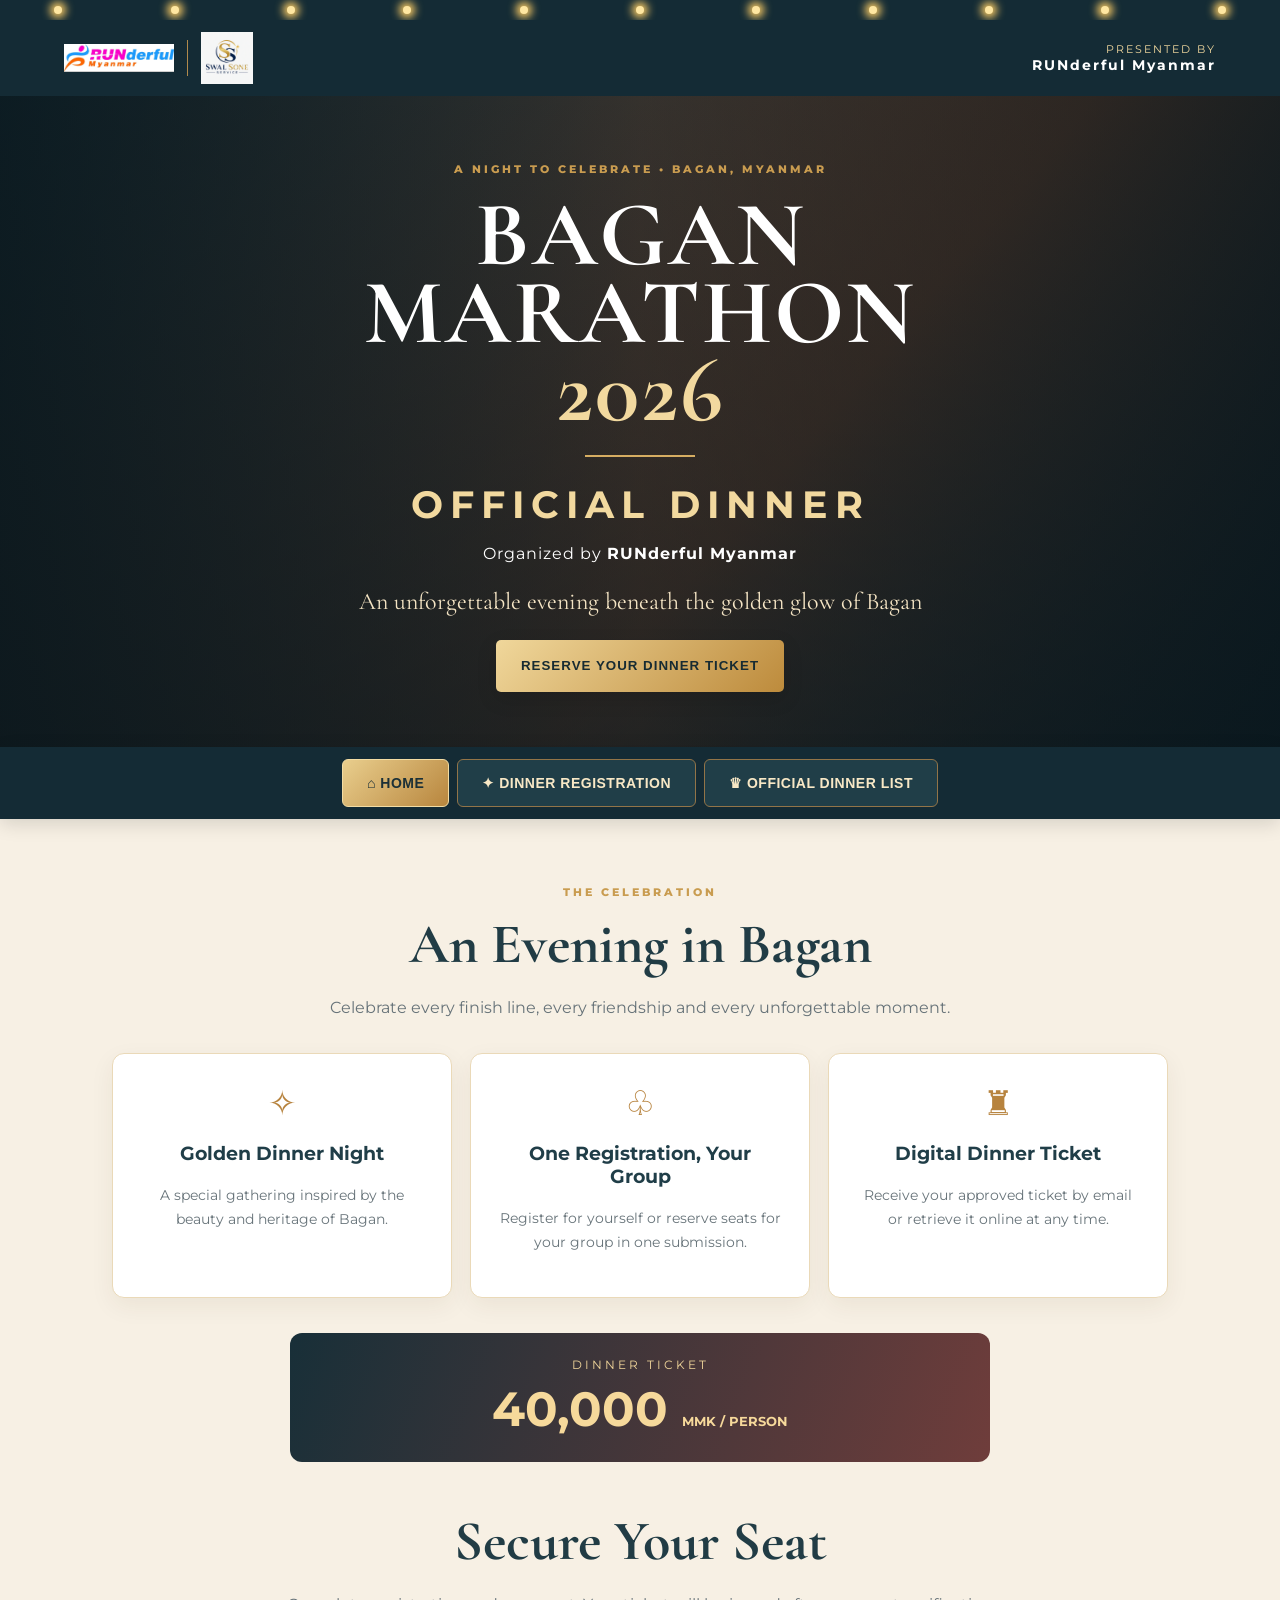
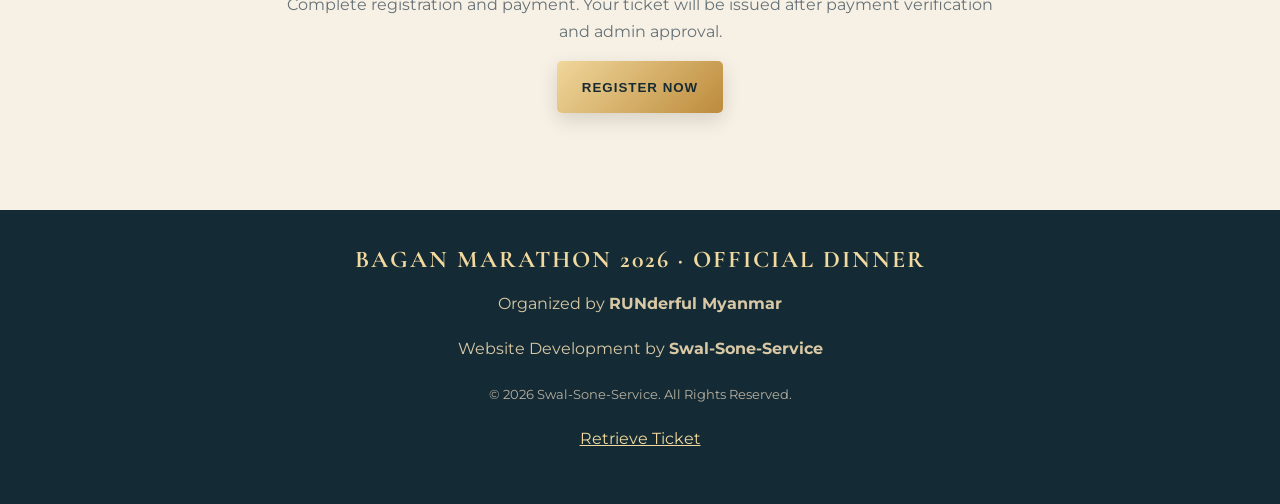
==== index.html @ 51dbb3e3 "Remove public Admin link from homepage" ====
<!doctype html>
<html lang="en">
<head>
<meta charset="utf-8"><meta name="viewport" content="width=device-width,initial-scale=1,viewport-fit=cover">
<meta name="theme-color" content="#142b35">
<title>Bagan Marathon 2026 | Official Dinner</title>
<link rel="preconnect" href="https://fonts.googleapis.com">
<link href="https://fonts.googleapis.com/css2?family=Cormorant+Garamond:wght@500;600;700&family=Montserrat:wght@400;500;600;700;800&display=swap" rel="stylesheet">
<link rel="stylesheet" href="style.css">
<script src="https://cdnjs.cloudflare.com/ajax/libs/qrcodejs/1.0.0/qrcode.min.js"></script>
</head>
<body>
<div class="light-string" aria-hidden="true"><i></i><i></i><i></i><i></i><i></i><i></i><i></i><i></i><i></i><i></i><i></i></div>
<header class="site-header">
  <div class="brand-logos">
    <img src="assets/runderful-myanmar-logo.png" alt="RUNderful Myanmar" onerror="this.style.display='none'">
    <span class="brand-divider"></span>
    <img src="assets/swal-sone-service-logo.png" alt="Swal-Sone-Service" onerror="this.style.display='none'">
  </div>
  <div class="organizer">PRESENTED BY <strong>RUNderful Myanmar</strong></div>
</header>
<section class="hero">
  <img class="hero-photo" src="assets/bagan-heritage-hero.jpg" alt="Bagan and Heritage Hotel Bagan" onerror="this.style.display='none'">
  <div class="hero-shade"></div>
  <div class="hero-content">
    <p class="eyebrow">A NIGHT TO CELEBRATE • BAGAN, MYANMAR</p>
    <h1>BAGAN MARATHON<br><em>2026</em></h1>
    <div class="gold-rule"></div>
    <h2>OFFICIAL DINNER</h2>
    <p class="hero-by">Organized by <b>RUNderful Myanmar</b></p>
    <p class="hero-note">An unforgettable evening beneath the golden glow of Bagan</p>
    <button class="gold-button" data-tab="register">RESERVE YOUR DINNER TICKET</button>
  </div>
</section>
<nav class="tabs" aria-label="Main navigation">
  <button class="tab active" data-tab="home">⌂ <span>HOME</span></button>
  <button class="tab" data-tab="register">✦ <span>DINNER REGISTRATION</span></button>
  <button class="tab" data-tab="guests">♛ <span>OFFICIAL DINNER LIST</span></button>
</nav>
<main>
<section id="home" class="panel active">
  <div class="section-heading"><p class="eyebrow">THE CELEBRATION</p><h2>An Evening in Bagan</h2><p>Celebrate every finish line, every friendship and every unforgettable moment.</p></div>
  <div class="feature-grid">
    <article class="feature"><div class="feature-icon">✧</div><h3>Golden Dinner Night</h3><p>A special gathering inspired by the beauty and heritage of Bagan.</p></article>
    <article class="feature"><div class="feature-icon">♧</div><h3>One Registration, Your Group</h3><p>Register for yourself or reserve seats for your group in one submission.</p></article>
    <article class="feature"><div class="feature-icon">♜</div><h3>Digital Dinner Ticket</h3><p>Receive your approved ticket by email or retrieve it online at any time.</p></article>
  </div>
  <div class="price-banner"><span>DINNER TICKET</span><strong>40,000 <small>MMK / PERSON</small></strong></div>
  <div class="section-heading compact"><h2>Secure Your Seat</h2><p>Complete registration and payment. Your ticket will be issued after payment verification and admin approval.</p><button class="gold-button" data-tab="register">REGISTER NOW</button></div>
</section>
<section id="register" class="panel">
  <div class="section-heading"><p class="eyebrow">JOIN THE CELEBRATION</p><h2>Dinner Registration</h2><p>Please enter your details carefully. All fields marked * are required.</p></div>
  <form id="registrationForm" class="form-card">
    <div class="form-grid">
      <label>Full Name *<input name="name" required maxlength="120" autocomplete="name"></label>
      <label>Email Address *<input name="email" type="email" required autocomplete="email"></label>
      <label>Phone Number *<input name="phone" required maxlength="30" autocomplete="tel"></label>
      <label>Viber Number<input name="viber" maxlength="30"></label>
      <label>Group Registration — Total Guests *
        <select name="guests" id="guestCount" required></select>
      </label>
      <label>Remark<textarea name="remark" rows="2" maxlength="500" placeholder="Optional"></textarea></label>
    </div>
    <div class="amount-box"><span>Total Amount</span><strong id="totalAmount">40,000 MMK</strong></div>
    <div class="payment-block">
      <h3>Payment Methods</h3><p>Scan one of the official payment QR codes and complete your payment.</p>
      <div class="qr-grid">
        <label class="qr-choice"><input type="radio" name="paymentMethod" value="KBZPay" required><img src="assets/QR-1.png" alt="KBZPay QR" onerror="this.style.opacity='.15'"><b>KBZPay</b></label>
        <label class="qr-choice"><input type="radio" name="paymentMethod" value="CBPay"><img src="assets/QR-2.png" alt="CBPay QR" onerror="this.style.opacity='.15'"><b>CBPay</b></label>
        <label class="qr-choice"><input type="radio" name="paymentMethod" value="AYAPay"><img src="assets/QR-3.png" alt="AYAPay QR" onerror="this.style.opacity='.15'"><b>AYAPay</b></label>
        <label class="qr-choice"><input type="radio" name="paymentMethod" value="WavePay"><img src="assets/QR-4.png" alt="WavePay QR" onerror="this.style.opacity='.15'"><b>WavePay</b></label>
      </div>
      <label>Payment Reference *<input name="paymentReference" required maxlength="100" placeholder="Enter transaction / payment reference"></label>
      <label>Payment Screenshot *<input name="paymentFile" id="paymentFile" type="file" accept=".jpg,.jpeg,.png,.pdf,application/pdf,image/jpeg,image/png" required><small>Accepted: JPG, JPEG, PNG, PDF. Maximum 8 MB.</small></label>
    </div>
    <label class="consent"><input type="checkbox" required> I confirm that the registration and payment information provided is correct.</label>
    <button class="gold-button full" id="submitRegistration" type="submit">SUBMIT REGISTRATION</button>
    <p id="registrationMessage" class="message" role="status"></p>
  </form>
</section>
<section id="guests" class="panel">
  <div class="section-heading"><p class="eyebrow">CELEBRATING TOGETHER</p><h2>Official Dinner List</h2><p>Only approved guest names are displayed. Personal contact and payment information remain private.</p></div>
  <div class="list-card"><div class="list-toolbar"><input id="guestSearch" placeholder="Search guest name..." aria-label="Search guest name"><span id="guestTotal">Loading...</span></div><ol id="officialGuestList" class="guest-list"><li>Loading approved guests...</li></ol></div>
</section>
<section id="ticket" class="panel">
  <div class="section-heading"><p class="eyebrow">YOUR PLACE AT THE TABLE</p><h2>Retrieve Your Ticket</h2><p>Enter the Registration ID and email address used during registration.</p></div>
  <form id="ticketLookup" class="form-card narrow">
    <label>Registration ID *<input name="registrationId" required></label>
    <label>Email Address *<input name="email" type="email" required></label>
    <button class="gold-button full">FIND MY TICKET</button><p id="ticketMessage" class="message"></p>
  </form>
  <div id="ticketArea"></div>
</section>
<section id="verify" class="panel">
  <div class="section-heading"><p class="eyebrow">OFFICIAL TICKET CHECK</p><h2>Ticket Verification</h2></div>
  <div id="verifyResult" class="form-card narrow">Verifying ticket...</div>
</section>
<section id="admin" class="panel">
  <div class="section-heading"><p class="eyebrow">AUTHORIZED PERSONNEL ONLY</p><h2>Admin Dashboard</h2></div>
  <form id="adminLogin" class="form-card narrow"><label>Admin Password<input type="password" name="password" required></label><button class="gold-button full">ADMIN LOGIN</button><p id="adminMessage" class="message"></p></form>
  <div id="adminDashboard" hidden></div>
</section>
</main>
<footer><div class="footer-brand">BAGAN MARATHON 2026 · OFFICIAL DINNER</div><p>Organized by <strong>RUNderful Myanmar</strong></p><p>Website Development by <strong>Swal-Sone-Service</strong></p><small>© 2026 Swal-Sone-Service. All Rights Reserved.</small><p><a href="#ticket" data-tab="ticket">Retrieve Ticket</a></p></footer>
<script src="code.js"></script>
</body></html>
---- style.css ----
*{box-sizing:border-box} :root{--navy:#142b35;--navy2:#203e48;--gold:#d6ad62;--gold2:#f2d99f;--wine:#7d293c;--ivory:#fff8eb;--ink:#24333a}html{scroll-behavior:smooth}body{margin:0;background:#f7f0e4;color:var(--ink);font-family:Montserrat,Arial,sans-serif;font-size:16px}.light-string{height:20px;background:#142b35;display:flex;justify-content:space-around;align-items:center;overflow:hidden}.light-string i{width:8px;height:8px;border-radius:50%;background:#ffe7a1;box-shadow:0 0 8px 4px #ffcf66;animation:twinkle 1.7s infinite alternate}.light-string i:nth-child(2n){animation-delay:.8s}.light-string i:nth-child(3n){animation-delay:.35s}@keyframes twinkle{from{opacity:.35;filter:brightness(.7)}to{opacity:1;filter:brightness(1.8);box-shadow:0 0 14px 6px #ffce65}}.site-header{background:var(--navy);color:var(--gold2);display:flex;justify-content:space-between;align-items:center;padding:12px clamp(16px,5vw,70px);gap:12px}.brand-logos{display:flex;align-items:center;gap:13px}.brand-logos img{max-width:110px;max-height:52px;object-fit:contain}.brand-divider{height:36px;width:1px;background:#b18a4c}.organizer{font-size:11px;letter-spacing:2px;text-align:right}.organizer strong{display:block;font-size:14px;color:#fff}.hero{min-height:520px;position:relative;display:grid;place-items:center;text-align:center;color:white;background:linear-gradient(130deg,#1b3740,#71452d 60%,#192f38);overflow:hidden}.hero-photo{position:absolute;width:100%;height:100%;object-fit:cover;inset:0}.hero-shade{position:absolute;inset:0;background:linear-gradient(90deg,rgba(9,22,28,.82),rgba(16,28,33,.4),rgba(9,22,28,.78)),linear-gradient(0deg,rgba(9,22,28,.6),transparent)}.hero-content{position:relative;padding:55px 18px;max-width:850px}.eyebrow{letter-spacing:3px;color:#c99c50;font-size:11px;font-weight:800}.hero h1{font-family:"Cormorant Garamond",serif;font-size:clamp(48px,9vw,92px);line-height:.85;margin:20px 0 8px;letter-spacing:2px}.hero h1 em{color:var(--gold2);font-style:normal}.gold-rule{width:110px;height:2px;background:var(--gold);margin:24px auto}.hero h2{font-size:clamp(23px,4vw,38px);letter-spacing:7px;margin:0;color:var(--gold2)}.hero-by{font-size:16px;letter-spacing:1px}.hero-note{font-family:"Cormorant Garamond",serif;font-size:24px;color:#f4e4c4}.gold-button{border:0;border-radius:5px;background:linear-gradient(135deg,#f0d79b,#bd8b3c);color:#172b32;font-weight:800;letter-spacing:1px;padding:16px 25px;min-height:52px;cursor:pointer;box-shadow:0 7px 20px #0002;transition:transform .2s}.gold-button:hover{transform:translateY(-2px)}.tabs{position:sticky;top:0;z-index:10;display:flex;justify-content:center;gap:8px;padding:12px;background:#142b35;box-shadow:0 5px 18px #0002}.tab{border:1px solid #927448;background:#203e48;color:#f8e8c6;border-radius:6px;padding:15px 24px;font-weight:800;font-size:14px;letter-spacing:.5px;cursor:pointer}.tab.active{background:linear-gradient(135deg,#e9ce8d,#b8863e);color:#1b3037;border-color:#f3dca3}.panel{display:none;max-width:1100px;margin:auto;padding:55px 22px 65px;min-height:340px}.panel.active{display:block}.section-heading{text-align:center;max-width:720px;margin:0 auto 32px}.section-heading h2{font-family:"Cormorant Garamond",serif;font-size:clamp(38px,6vw,56px);color:#213c45;margin:5px 0 10px}.section-heading p:not(.eyebrow){line-height:1.7;color:#667278}.feature-grid{display:grid;grid-template-columns:repeat(3,1fr);gap:18px}.feature{background:white;border:1px solid #ead9b8;border-radius:12px;padding:28px;text-align:center;box-shadow:0 8px 25px #3d2a1110}.feature-icon{font-size:34px;color:#b7833e}.feature h3{color:#203e48}.feature p{font-size:14px;line-height:1.7;color:#68747a}.price-banner{margin:35px auto;background:linear-gradient(110deg,#182f38,#6f3d3b);color:white;border-radius:12px;padding:24px;text-align:center;max-width:700px}.price-banner span{display:block;color:#f1d69b;letter-spacing:3px;font-size:12px}.price-banner strong{display:block;font-size:clamp(30px,6vw,48px);margin-top:8px;color:#f6d99b}.price-banner small{font-size:13px}.compact{margin-top:45px}.form-card,.list-card{max-width:850px;margin:auto;background:white;border:1px solid #ead9b8;border-radius:14px;padding:clamp(18px,4vw,34px);box-shadow:0 12px 35px #39260d12}.narrow{max-width:540px}.form-grid{display:grid;grid-template-columns:1fr 1fr;gap:18px}.form-card label{display:block;font-size:13px;font-weight:700;color:#33464c;margin-bottom:17px}.form-card input:not([type=radio]):not([type=checkbox]),.form-card select,.form-card textarea,.list-toolbar input{display:block;width:100%;margin-top:8px;border:1px solid #d8d1c5;border-radius:7px;padding:14px;font:inherit;font-size:16px;background:#fffefa;color:#23353c;min-height:48px}.form-card input:focus,.form-card select:focus,.form-card textarea:focus{outline:2px solid #d6ad62;border-color:transparent}.form-card small{display:block;color:#778187;font-weight:400;margin-top:7px}.amount-box{display:flex;justify-content:space-between;align-items:center;padding:17px 20px;border-radius:8px;background:#203e48;color:white;margin:12px 0 28px}.amount-box strong{font-size:23px;color:#f2d99f}.payment-block{border-top:1px solid #eee3d0;padding-top:22px}.payment-block h3{font-family:"Cormorant Garamond",serif;font-size:30px;color:#243e46;margin:0}.payment-block>p{font-size:13px;color:#68747a}.qr-grid{display:grid;grid-template-columns:repeat(4,1fr);gap:12px;margin:18px 0 25px}.qr-choice{border:1px solid #e7ddcb;border-radius:9px;padding:10px;text-align:center;cursor:pointer}.qr-choice img{width:100%;aspect-ratio:1;object-fit:contain;display:block;background:#fff}.qr-choice b{display:block;font-size:12px;margin-top:7px}.qr-choice input{accent-color:#a77735}.consent{display:flex!important;align-items:center;gap:10px;font-weight:500!important;line-height:1.5}.consent input{width:19px;height:19px;accent-color:#a77735}.full{width:100%}.message{text-align:center;line-height:1.6;font-size:14px;color:#7d293c}.message.success{color:#26734b}.list-toolbar{display:flex;gap:15px;align-items:center}.list-toolbar input{flex:1}.list-toolbar span{white-space:nowrap;font-size:12px;color:#667}.guest-list{columns:2;column-gap:45px;padding-left:28px;line-height:2.1}.guest-list li{break-inside:avoid;padding-left:6px}.ticket-card{max-width:720px;margin:28px auto;background:#142b35;color:#fff8e8;border:5px double #d6ad62;padding:28px;text-align:center;position:relative;box-shadow:0 15px 35px #0003}.ticket-card h3{font:700 35px "Cormorant Garamond",serif;color:#f0d49a;margin:8px}.ticket-card .ticket-name{font-size:clamp(24px,5vw,38px);font-weight:800;margin:25px 0 8px}.ticket-card .ticket-guests{color:#f0d49a;font-size:16px}.ticket-card #ticketQr{display:flex;justify-content:center;background:white;width:max-content;padding:12px;margin:22px auto}.ticket-card .ticket-id{font-size:11px;letter-spacing:2px;color:#ddc18a}.ticket-actions{text-align:center;margin:20px}.ticket-actions button{margin:5px}footer{background:#142b35;color:#d9c8a5;text-align:center;padding:35px 15px;line-height:1.8}footer .footer-brand{font:700 24px "Cormorant Garamond",serif;color:#f2d99f;letter-spacing:2px}footer small{color:#b8b0a0}footer a{color:#f2d99f}.admin-row{background:#faf7f0;border:1px solid #eee2ce;padding:14px;border-radius:8px;margin:10px 0}.admin-row button{margin:5px;padding:9px 13px}.hidden{display:none!important}@media(max-width:700px){.site-header{padding:10px 14px}.brand-logos img{max-width:80px;max-height:40px}.organizer{font-size:9px}.organizer strong{font-size:11px}.hero{min-height:490px}.tabs{gap:5px;padding:8px 5px}.tab{flex:1;padding:13px 5px;font-size:10px;letter-spacing:0}.tab span{display:block;margin-top:5px;font-size:9px}.panel{padding:38px 14px 48px}.feature-grid{grid-template-columns:1fr}.form-grid{grid-template-columns:1fr;gap:0}.qr-grid{grid-template-columns:repeat(2,1fr)}.guest-list{columns:1}.list-toolbar{align-items:stretch;flex-direction:column}.list-toolbar input{width:100%}.ticket-card{padding:20px 12px}.amount-box strong{font-size:19px}}@media(prefers-reduced-motion:reduce){*,*::before,*::after{animation:none!important;scroll-behavior:auto!important}}@media print{body{background:white}.site-header,.hero,.tabs,footer,.ticket-actions,.light-string{display:none!important}.panel{display:none!important}#ticket{display:block!important;padding:0}.ticket-card{margin:0 auto;box-shadow:none;print-color-adjust:exact;-webkit-print-color-adjust:exact}}
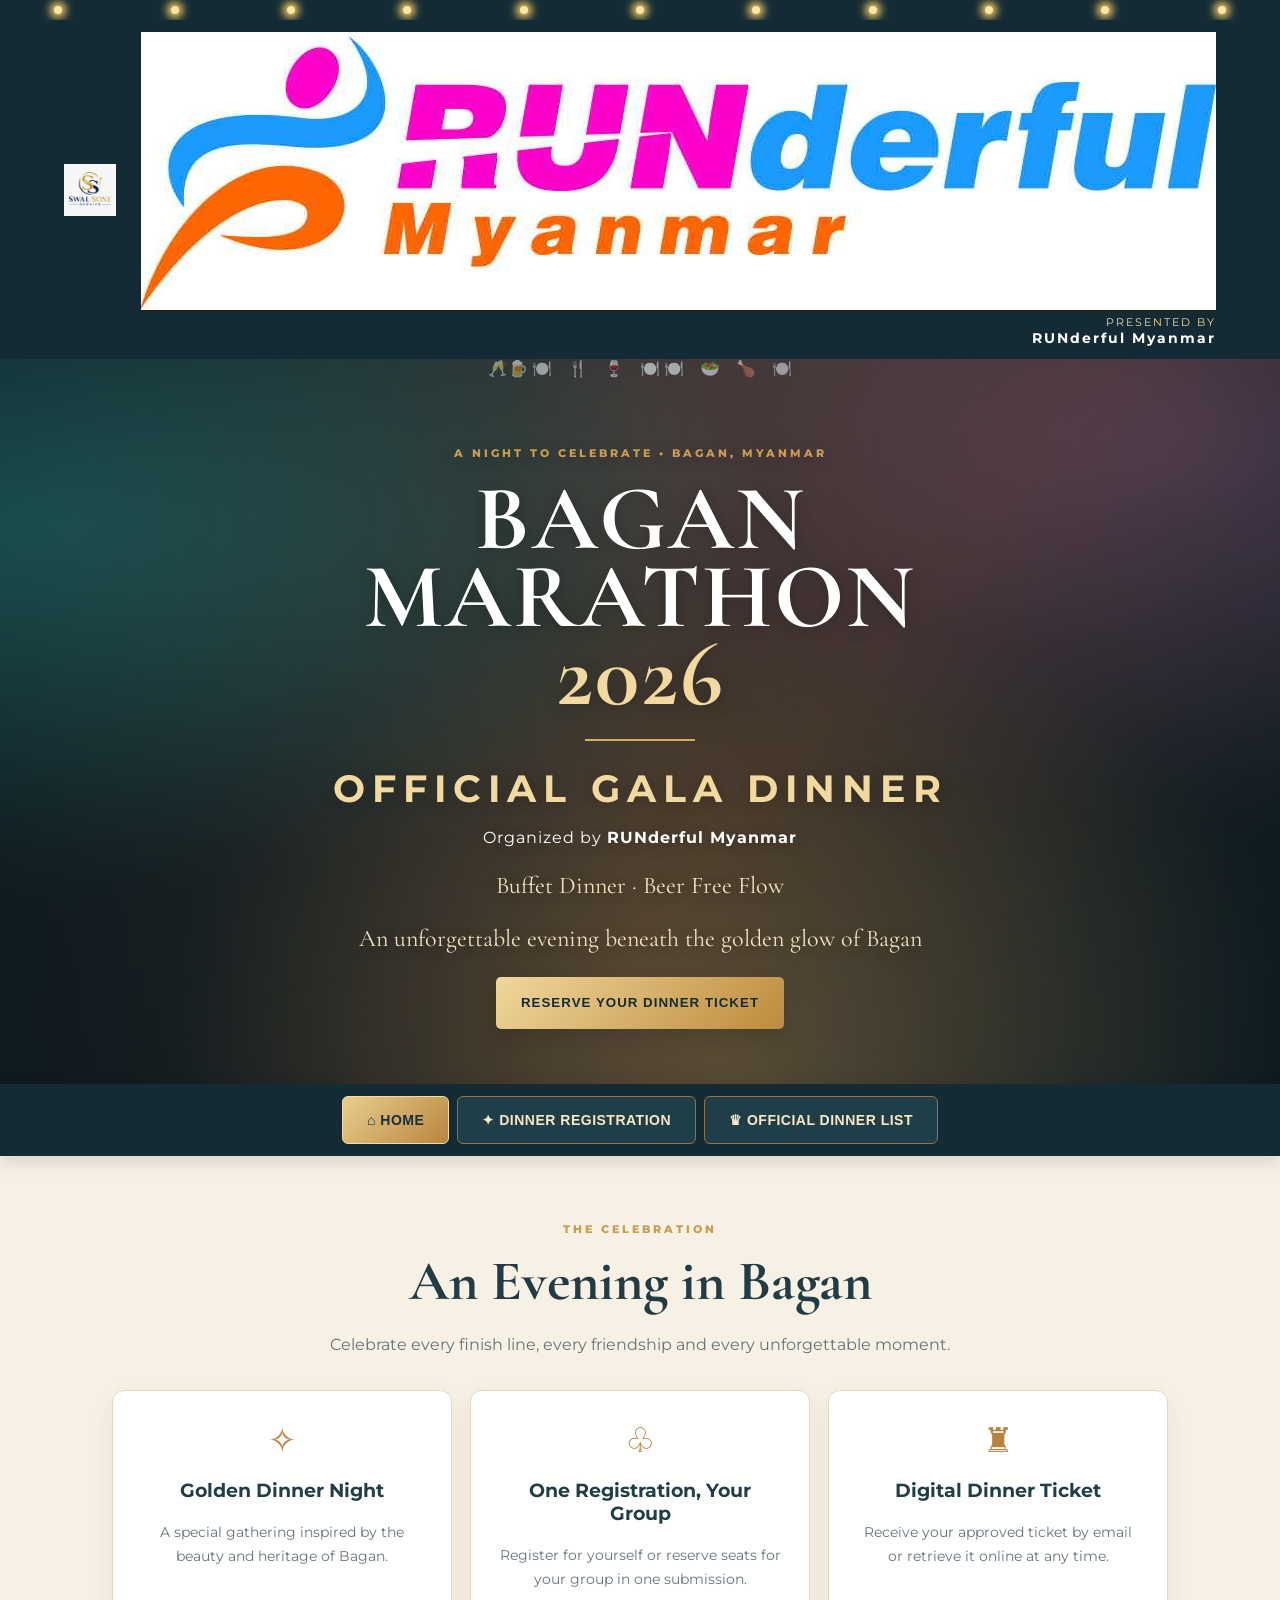
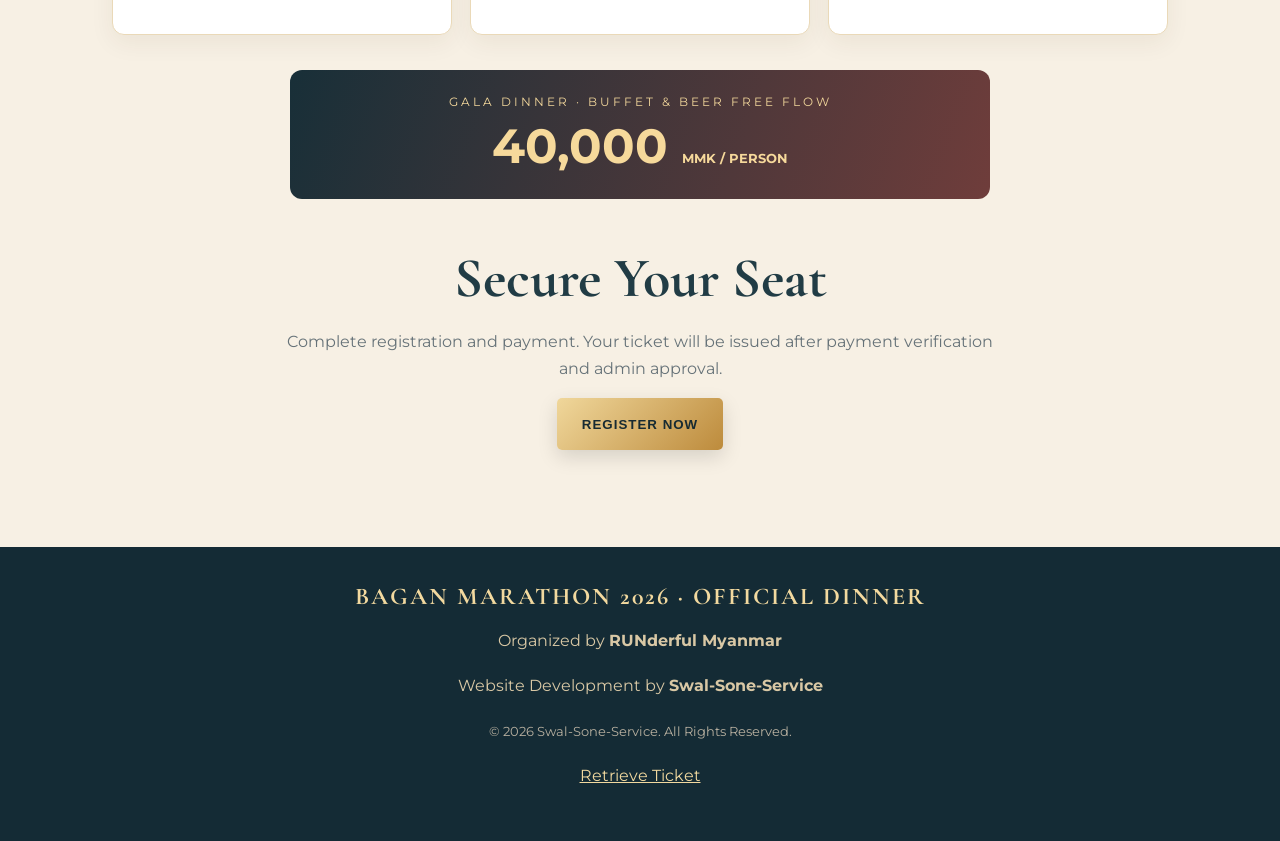
==== commit dc11d59a: "Update dinner branding and required payment method" ====
--- a/index.html
+++ b/index.html
@@ -5,6 +5,8 @@
 <meta name="theme-color" content="#142b35">
 <title>Bagan Marathon 2026 | Official Dinner</title>
 <link rel="preconnect" href="https://fonts.googleapis.com">
+<link rel="preconnect" href="https://cdnjs.cloudflare.com" crossorigin>
+<link rel="preconnect" href="https://cdn.jsdelivr.net" crossorigin>
 <link href="https://fonts.googleapis.com/css2?family=Cormorant+Garamond:wght@500;600;700&family=Montserrat:wght@400;500;600;700;800&display=swap" rel="stylesheet">
 <link rel="stylesheet" href="style.css">
 <script src="https://cdnjs.cloudflare.com/ajax/libs/qrcodejs/1.0.0/qrcode.min.js"></script>
@@ -12,23 +14,30 @@
 <body>
 <div class="light-string" aria-hidden="true"><i></i><i></i><i></i><i></i><i></i><i></i><i></i><i></i><i></i><i></i><i></i></div>
 <header class="site-header">
-  <div class="brand-logos">
-    <img src="assets/runderful-myanmar-logo.png" alt="RUNderful Myanmar" onerror="this.style.display='none'">
-    <span class="brand-divider"></span>
+  <div class="brand-logos brand-logos-left">
     <img src="assets/swal-sone-service-logo.png" alt="Swal-Sone-Service" onerror="this.style.display='none'">
   </div>
-  <div class="organizer">PRESENTED BY <strong>RUNderful Myanmar</strong></div>
+  <div class="organizer">
+    <img src="assets/runderful-myanmar-logo.png" alt="RUNderful Myanmar" onerror="this.style.display='none'">
+    <span>PRESENTED BY <strong>RUNderful Myanmar</strong></span>
+  </div>
 </header>
 <section class="hero">
   <img class="hero-photo" src="assets/bagan-heritage-hero.jpg" alt="Bagan and Heritage Hotel Bagan" onerror="this.style.display='none'">
   <div class="hero-shade"></div>
+  <div class="hero-party-decor" aria-hidden="true">
+    <span class="party-glass">🥂</span><span class="party-beer">🍺</span>
+    <span class="party-table">🍽️　🍴　🍷　🍽️</span>
+    <span class="party-table party-table-two">🍽️　🥗　🍗　🍽️</span>
+  </div>
   <div class="hero-content">
     <p class="eyebrow">A NIGHT TO CELEBRATE • BAGAN, MYANMAR</p>
     <h1>BAGAN MARATHON<br><em>2026</em></h1>
     <div class="gold-rule"></div>
-    <h2>OFFICIAL DINNER</h2>
+    <h2>OFFICIAL GALA DINNER</h2>
     <p class="hero-by">Organized by <b>RUNderful Myanmar</b></p>
-    <p class="hero-note">An unforgettable evening beneath the golden glow of Bagan</p>
+    <p class="hero-note">Buffet Dinner · Beer Free Flow</p>
+    <p class="hero-note hero-note-sub">An unforgettable evening beneath the golden glow of Bagan</p>
     <button class="gold-button" data-tab="register">RESERVE YOUR DINNER TICKET</button>
   </div>
 </section>
@@ -45,7 +54,7 @@
     <article class="feature"><div class="feature-icon">♧</div><h3>One Registration, Your Group</h3><p>Register for yourself or reserve seats for your group in one submission.</p></article>
     <article class="feature"><div class="feature-icon">♜</div><h3>Digital Dinner Ticket</h3><p>Receive your approved ticket by email or retrieve it online at any time.</p></article>
   </div>
-  <div class="price-banner"><span>DINNER TICKET</span><strong>40,000 <small>MMK / PERSON</small></strong></div>
+  <div class="price-banner"><span>GALA DINNER · BUFFET &amp; BEER FREE FLOW</span><strong>40,000 <small>MMK / PERSON</small></strong></div>
   <div class="section-heading compact"><h2>Secure Your Seat</h2><p>Complete registration and payment. Your ticket will be issued after payment verification and admin approval.</p><button class="gold-button" data-tab="register">REGISTER NOW</button></div>
 </section>
 <section id="register" class="panel">
@@ -59,16 +68,16 @@
       <label>Group Registration — Total Guests *
         <select name="guests" id="guestCount" required></select>
       </label>
-      <label>Remark<textarea name="remark" rows="2" maxlength="500" placeholder="Optional"></textarea></label>
+      <label>Additional Note (Optional)<textarea name="remark" rows="2" maxlength="500" placeholder="Any additional information (optional)"></textarea></label>
     </div>
     <div class="amount-box"><span>Total Amount</span><strong id="totalAmount">40,000 MMK</strong></div>
     <div class="payment-block">
-      <h3>Payment Methods</h3><p>Scan one of the official payment QR codes and complete your payment.</p>
+      <h3>Payment Method * (Required)</h3><p>Please select one payment method below. You cannot submit the registration without selecting a payment method.</p>
       <div class="qr-grid">
         <label class="qr-choice"><input type="radio" name="paymentMethod" value="KBZPay" required><img src="assets/QR-1.png" alt="KBZPay QR" onerror="this.style.opacity='.15'"><b>KBZPay</b></label>
-        <label class="qr-choice"><input type="radio" name="paymentMethod" value="CBPay"><img src="assets/QR-2.png" alt="CBPay QR" onerror="this.style.opacity='.15'"><b>CBPay</b></label>
-        <label class="qr-choice"><input type="radio" name="paymentMethod" value="AYAPay"><img src="assets/QR-3.png" alt="AYAPay QR" onerror="this.style.opacity='.15'"><b>AYAPay</b></label>
-        <label class="qr-choice"><input type="radio" name="paymentMethod" value="WavePay"><img src="assets/QR-4.png" alt="WavePay QR" onerror="this.style.opacity='.15'"><b>WavePay</b></label>
+        <label class="qr-choice"><input type="radio" name="paymentMethod" value="CBPay" required><img src="assets/QR-2.png" alt="CBPay QR" onerror="this.style.opacity='.15'"><b>CBPay</b></label>
+        <label class="qr-choice"><input type="radio" name="paymentMethod" value="AYAPay" required><img src="assets/QR-3.png" alt="AYAPay QR" onerror="this.style.opacity='.15'"><b>AYAPay</b></label>
+        <label class="qr-choice"><input type="radio" name="paymentMethod" value="WavePay" required><img src="assets/QR-4.png" alt="WavePay QR" onerror="this.style.opacity='.15'"><b>WavePay</b></label>
       </div>
       <label>Payment Reference *<input name="paymentReference" required maxlength="100" placeholder="Enter transaction / payment reference"></label>
       <label>Payment Screenshot *<input name="paymentFile" id="paymentFile" type="file" accept=".jpg,.jpeg,.png,.pdf,application/pdf,image/jpeg,image/png" required><small>Accepted: JPG, JPEG, PNG, PDF. Maximum 8 MB.</small></label>
--- a/style.css
+++ b/style.css
@@ -1 +1,45 @@
 *{box-sizing:border-box} :root{--navy:#142b35;--navy2:#203e48;--gold:#d6ad62;--gold2:#f2d99f;--wine:#7d293c;--ivory:#fff8eb;--ink:#24333a}html{scroll-behavior:smooth}body{margin:0;background:#f7f0e4;color:var(--ink);font-family:Montserrat,Arial,sans-serif;font-size:16px}.light-string{height:20px;background:#142b35;display:flex;justify-content:space-around;align-items:center;overflow:hidden}.light-string i{width:8px;height:8px;border-radius:50%;background:#ffe7a1;box-shadow:0 0 8px 4px #ffcf66;animation:twinkle 1.7s infinite alternate}.light-string i:nth-child(2n){animation-delay:.8s}.light-string i:nth-child(3n){animation-delay:.35s}@keyframes twinkle{from{opacity:.35;filter:brightness(.7)}to{opacity:1;filter:brightness(1.8);box-shadow:0 0 14px 6px #ffce65}}.site-header{background:var(--navy);color:var(--gold2);display:flex;justify-content:space-between;align-items:center;padding:12px clamp(16px,5vw,70px);gap:12px}.brand-logos{display:flex;align-items:center;gap:13px}.brand-logos img{max-width:110px;max-height:52px;object-fit:contain}.brand-divider{height:36px;width:1px;background:#b18a4c}.organizer{font-size:11px;letter-spacing:2px;text-align:right}.organizer strong{display:block;font-size:14px;color:#fff}.hero{min-height:520px;position:relative;display:grid;place-items:center;text-align:center;color:white;background:linear-gradient(130deg,#1b3740,#71452d 60%,#192f38);overflow:hidden}.hero-photo{position:absolute;width:100%;height:100%;object-fit:cover;inset:0}.hero-shade{position:absolute;inset:0;background:linear-gradient(90deg,rgba(9,22,28,.82),rgba(16,28,33,.4),rgba(9,22,28,.78)),linear-gradient(0deg,rgba(9,22,28,.6),transparent)}.hero-content{position:relative;padding:55px 18px;max-width:850px}.eyebrow{letter-spacing:3px;color:#c99c50;font-size:11px;font-weight:800}.hero h1{font-family:"Cormorant Garamond",serif;font-size:clamp(48px,9vw,92px);line-height:.85;margin:20px 0 8px;letter-spacing:2px}.hero h1 em{color:var(--gold2);font-style:normal}.gold-rule{width:110px;height:2px;background:var(--gold);margin:24px auto}.hero h2{font-size:clamp(23px,4vw,38px);letter-spacing:7px;margin:0;color:var(--gold2)}.hero-by{font-size:16px;letter-spacing:1px}.hero-note{font-family:"Cormorant Garamond",serif;font-size:24px;color:#f4e4c4}.gold-button{border:0;border-radius:5px;background:linear-gradient(135deg,#f0d79b,#bd8b3c);color:#172b32;font-weight:800;letter-spacing:1px;padding:16px 25px;min-height:52px;cursor:pointer;box-shadow:0 7px 20px #0002;transition:transform .2s}.gold-button:hover{transform:translateY(-2px)}.tabs{position:sticky;top:0;z-index:10;display:flex;justify-content:center;gap:8px;padding:12px;background:#142b35;box-shadow:0 5px 18px #0002}.tab{border:1px solid #927448;background:#203e48;color:#f8e8c6;border-radius:6px;padding:15px 24px;font-weight:800;font-size:14px;letter-spacing:.5px;cursor:pointer}.tab.active{background:linear-gradient(135deg,#e9ce8d,#b8863e);color:#1b3037;border-color:#f3dca3}.panel{display:none;max-width:1100px;margin:auto;padding:55px 22px 65px;min-height:340px}.panel.active{display:block}.section-heading{text-align:center;max-width:720px;margin:0 auto 32px}.section-heading h2{font-family:"Cormorant Garamond",serif;font-size:clamp(38px,6vw,56px);color:#213c45;margin:5px 0 10px}.section-heading p:not(.eyebrow){line-height:1.7;color:#667278}.feature-grid{display:grid;grid-template-columns:repeat(3,1fr);gap:18px}.feature{background:white;border:1px solid #ead9b8;border-radius:12px;padding:28px;text-align:center;box-shadow:0 8px 25px #3d2a1110}.feature-icon{font-size:34px;color:#b7833e}.feature h3{color:#203e48}.feature p{font-size:14px;line-height:1.7;color:#68747a}.price-banner{margin:35px auto;background:linear-gradient(110deg,#182f38,#6f3d3b);color:white;border-radius:12px;padding:24px;text-align:center;max-width:700px}.price-banner span{display:block;color:#f1d69b;letter-spacing:3px;font-size:12px}.price-banner strong{display:block;font-size:clamp(30px,6vw,48px);margin-top:8px;color:#f6d99b}.price-banner small{font-size:13px}.compact{margin-top:45px}.form-card,.list-card{max-width:850px;margin:auto;background:white;border:1px solid #ead9b8;border-radius:14px;padding:clamp(18px,4vw,34px);box-shadow:0 12px 35px #39260d12}.narrow{max-width:540px}.form-grid{display:grid;grid-template-columns:1fr 1fr;gap:18px}.form-card label{display:block;font-size:13px;font-weight:700;color:#33464c;margin-bottom:17px}.form-card input:not([type=radio]):not([type=checkbox]),.form-card select,.form-card textarea,.list-toolbar input{display:block;width:100%;margin-top:8px;border:1px solid #d8d1c5;border-radius:7px;padding:14px;font:inherit;font-size:16px;background:#fffefa;color:#23353c;min-height:48px}.form-card input:focus,.form-card select:focus,.form-card textarea:focus{outline:2px solid #d6ad62;border-color:transparent}.form-card small{display:block;color:#778187;font-weight:400;margin-top:7px}.amount-box{display:flex;justify-content:space-between;align-items:center;padding:17px 20px;border-radius:8px;background:#203e48;color:white;margin:12px 0 28px}.amount-box strong{font-size:23px;color:#f2d99f}.payment-block{border-top:1px solid #eee3d0;padding-top:22px}.payment-block h3{font-family:"Cormorant Garamond",serif;font-size:30px;color:#243e46;margin:0}.payment-block>p{font-size:13px;color:#68747a}.qr-grid{display:grid;grid-template-columns:repeat(4,1fr);gap:12px;margin:18px 0 25px}.qr-choice{border:1px solid #e7ddcb;border-radius:9px;padding:10px;text-align:center;cursor:pointer}.qr-choice img{width:100%;aspect-ratio:1;object-fit:contain;display:block;background:#fff}.qr-choice b{display:block;font-size:12px;margin-top:7px}.qr-choice input{accent-color:#a77735}.consent{display:flex!important;align-items:center;gap:10px;font-weight:500!important;line-height:1.5}.consent input{width:19px;height:19px;accent-color:#a77735}.full{width:100%}.message{text-align:center;line-height:1.6;font-size:14px;color:#7d293c}.message.success{color:#26734b}.list-toolbar{display:flex;gap:15px;align-items:center}.list-toolbar input{flex:1}.list-toolbar span{white-space:nowrap;font-size:12px;color:#667}.guest-list{columns:2;column-gap:45px;padding-left:28px;line-height:2.1}.guest-list li{break-inside:avoid;padding-left:6px}.ticket-card{max-width:720px;margin:28px auto;background:#142b35;color:#fff8e8;border:5px double #d6ad62;padding:28px;text-align:center;position:relative;box-shadow:0 15px 35px #0003}.ticket-card h3{font:700 35px "Cormorant Garamond",serif;color:#f0d49a;margin:8px}.ticket-card .ticket-name{font-size:clamp(24px,5vw,38px);font-weight:800;margin:25px 0 8px}.ticket-card .ticket-guests{color:#f0d49a;font-size:16px}.ticket-card #ticketQr{display:flex;justify-content:center;background:white;width:max-content;padding:12px;margin:22px auto}.ticket-card .ticket-id{font-size:11px;letter-spacing:2px;color:#ddc18a}.ticket-actions{text-align:center;margin:20px}.ticket-actions button{margin:5px}footer{background:#142b35;color:#d9c8a5;text-align:center;padding:35px 15px;line-height:1.8}footer .footer-brand{font:700 24px "Cormorant Garamond",serif;color:#f2d99f;letter-spacing:2px}footer small{color:#b8b0a0}footer a{color:#f2d99f}.admin-row{background:#faf7f0;border:1px solid #eee2ce;padding:14px;border-radius:8px;margin:10px 0}.admin-row button{margin:5px;padding:9px 13px}.hidden{display:none!important}@media(max-width:700px){.site-header{padding:10px 14px}.brand-logos img{max-width:80px;max-height:40px}.organizer{font-size:9px}.organizer strong{font-size:11px}.hero{min-height:490px}.tabs{gap:5px;padding:8px 5px}.tab{flex:1;padding:13px 5px;font-size:10px;letter-spacing:0}.tab span{display:block;margin-top:5px;font-size:9px}.panel{padding:38px 14px 48px}.feature-grid{grid-template-columns:1fr}.form-grid{grid-template-columns:1fr;gap:0}.qr-grid{grid-template-columns:repeat(2,1fr)}.guest-list{columns:1}.list-toolbar{align-items:stretch;flex-direction:column}.list-toolbar input{width:100%}.ticket-card{padding:20px 12px}.amount-box strong{font-size:19px}}@media(prefers-reduced-motion:reduce){*,*::before,*::after{animation:none!important;scroll-behavior:auto!important}}@media print{body{background:white}.site-header,.hero,.tabs,footer,.ticket-actions,.light-string{display:none!important}.panel{display:none!important}#ticket{display:block!important;padding:0}.ticket-card{margin:0 auto;box-shadow:none;print-color-adjust:exact;-webkit-print-color-adjust:exact}}
+
+.payment-method-summary{display:grid;grid-template-columns:repeat(auto-fit,minmax(145px,1fr));gap:10px;margin:16px 0 22px}.payment-method-stat{background:#f8f2e7;border:1px solid #e7d6b6;border-radius:8px;padding:13px;text-align:center}.payment-method-stat b,.payment-method-stat strong,.payment-method-stat small{display:block}.payment-method-stat b{font-size:12px;color:#5c4a2e}.payment-method-stat strong{font-size:25px;color:#203e48;margin:5px 0}.payment-method-stat small{font-size:10px;color:#667278}
+
+
+/* Admin payment method summary */
+.payment-method-summary{display:grid;grid-template-columns:repeat(auto-fit,minmax(145px,1fr));gap:10px;margin:16px 0 22px}
+.payment-method-stat{background:#f8f2e7;border:1px solid #e7d6b6;border-radius:8px;padding:13px;text-align:center}
+.payment-method-stat b,.payment-method-stat strong,.payment-method-stat small{display:block}
+.payment-method-stat b{font-size:12px;color:#5c4a2e}
+.payment-method-stat strong{font-size:25px;color:#203e48;margin:5px 0}
+.payment-method-stat small{font-size:10px;color:#667278}
+/* Compact ticket for mobile and A4 printing */
+.ticket-card{width:100%;max-width:540px;margin:18px auto;padding:18px;border-width:4px}
+.ticket-card h3{font-size:29px;margin:6px}
+.ticket-card .ticket-name{font-size:clamp(21px,4vw,31px);margin:15px 0 6px}
+.ticket-card .ticket-guests{font-size:14px}
+.ticket-card #ticketQr{padding:8px;margin:14px auto}
+@media(max-width:700px){
+ .ticket-card{width:100%;max-width:100%;padding:14px 10px;margin:12px auto;border-width:3px}
+ .ticket-card h3{font-size:25px}
+ .ticket-card .ticket-name{font-size:22px;margin:12px 0 5px;overflow-wrap:anywhere}
+ .ticket-card #ticketQr{padding:6px;margin:12px auto}
+}
+@page{size:A4 portrait;margin:12mm}
+@media print{
+ body{background:#fff}
+ #ticket .section-heading,#ticket .form-card{display:none!important}
+ #ticket{display:block!important;max-width:none!important;width:100%!important;padding:0!important;margin:0!important;min-height:0!important}
+ #ticketArea{width:100%;margin:0;padding:0}
+ .ticket-card{width:100%;max-width:155mm;margin:0 auto;padding:10mm;border-width:3px;break-inside:avoid;page-break-inside:avoid}
+ .ticket-card h3{font-size:25px}
+ .ticket-card .ticket-name{font-size:28px;margin:12px 0 6px}
+ .ticket-card #ticketQr{padding:6px;margin:10px auto}
+ .ticket-card #ticketQr img,.ticket-card #ticketQr canvas{width:140px!important;height:140px!important}
+}
+
+
+/* Soft animated aurora glow for the Bagan hero */
+.hero{isolation:isolate}
+.hero-shade{background:linear-gradient(90deg,rgba(9,22,28,.78),rgba(16,28,33,.34),rgba(9,22,28,.72)),linear-gradient(0deg,rgba(9,22,28,.58),transparent)}
+.hero-shade::after{content:"";position:absolute;inset:-24%;pointer-events:none;background:radial-gradient(ellipse at 18% 32%,rgba(40,190,174,.32),transparent 34%),radial-gradient(ellipse at 78% 24%,rgba(190,105,190,.28),transparent 32%),radial-gradient(ellipse at 55% 82%,rgba(235,174,76,.30),transparent 38%);filter:blur(24px);mix-blend-mode:screen;opacity:.9;animation:heroAurora 16s ease-in-out infinite alternate}
+@keyframes heroAurora{0%{transform:translate3d(-2%,1%,0) scale(1);opacity:.65}50%{transform:translate3d(2%,-2%,0) scale(1.08);opacity:.95}100%{transform:translate3d(-1%,2%,0) scale(1.03);opacity:.75}}
+.hero-content{text-shadow:0 2px 16px rgba(0,0,0,.25)}
+@media(prefers-reduced-motion:reduce){.hero-shade::after{animation:none!important}}
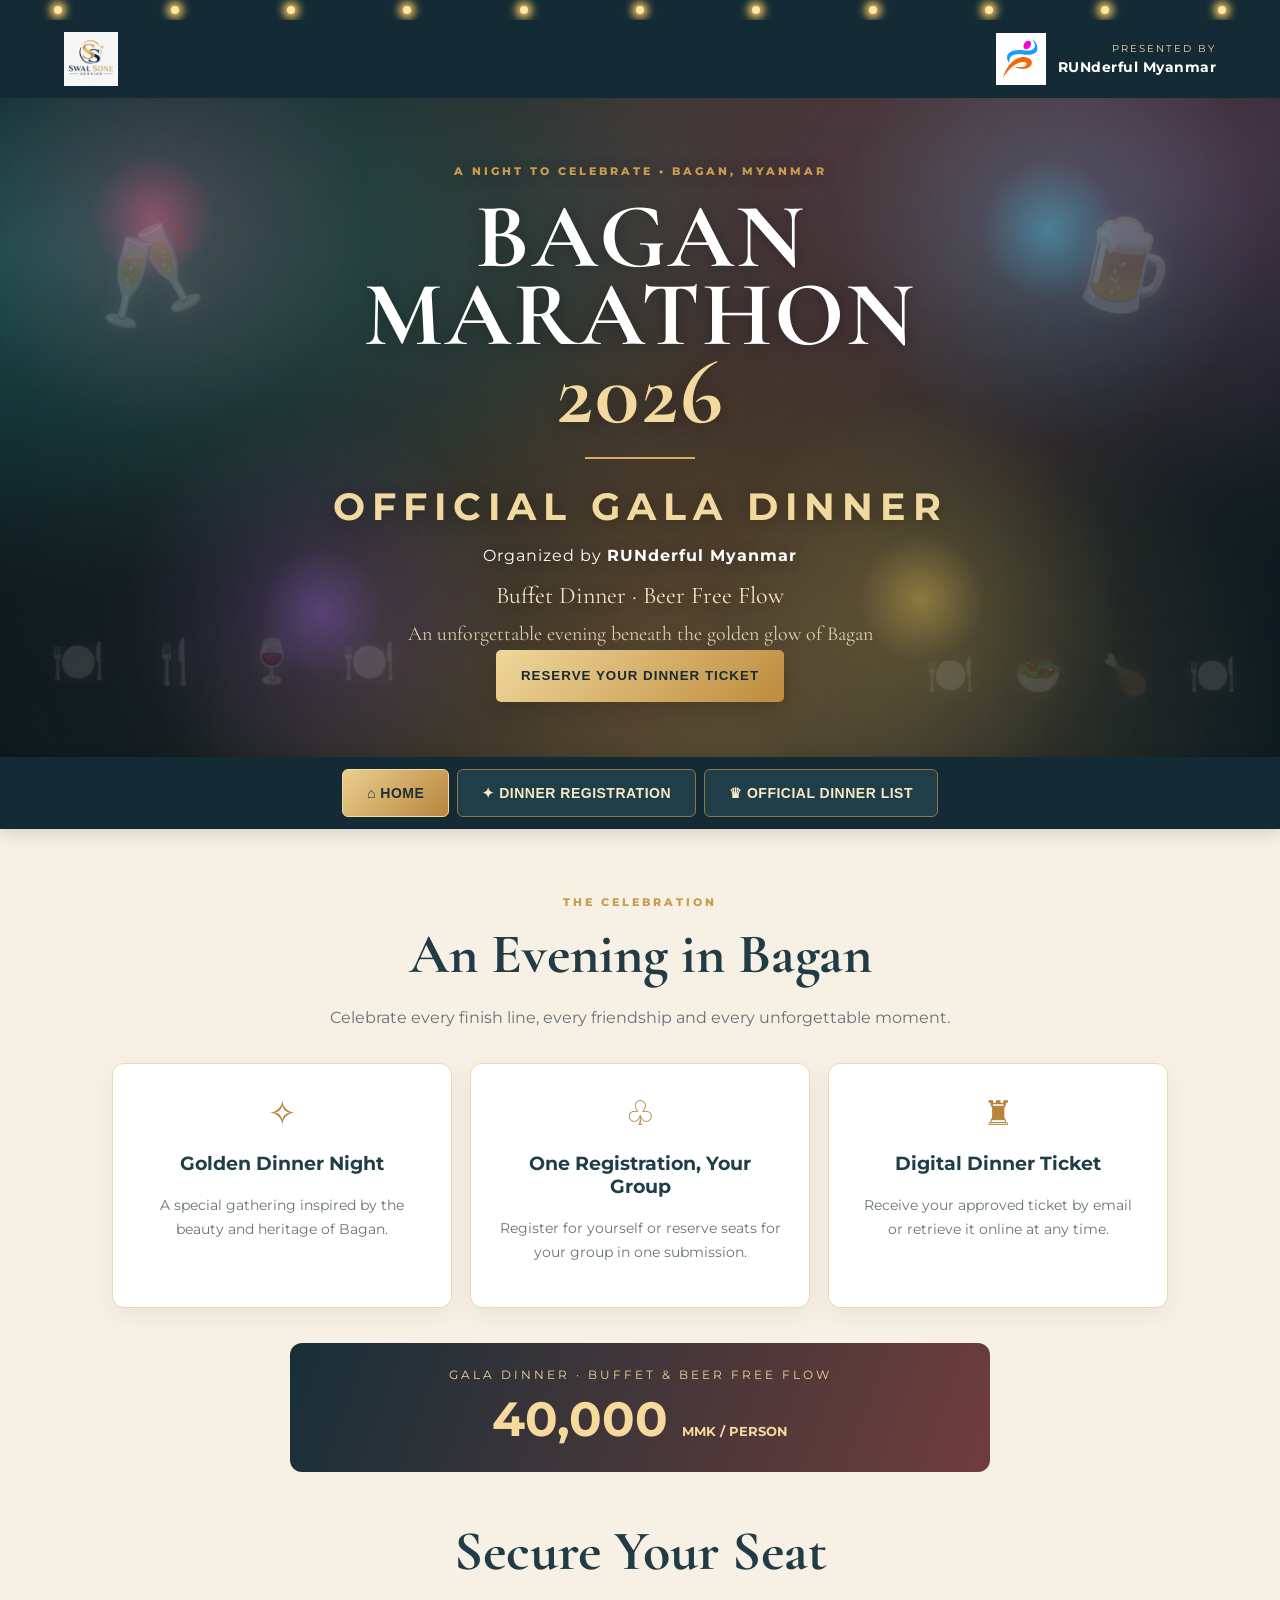
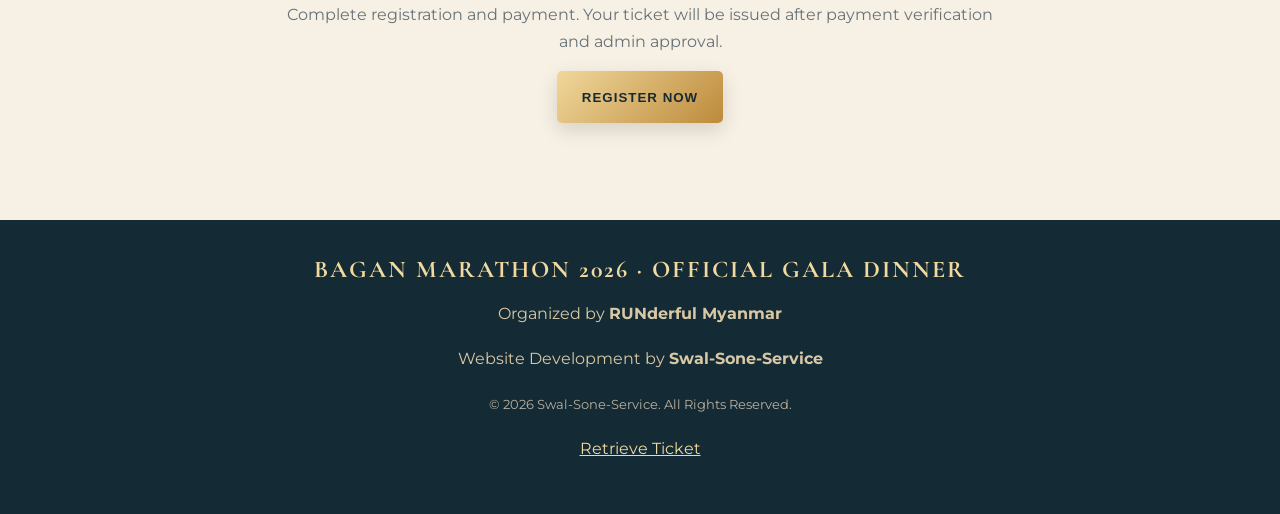
==== commit 859d6f97: "Update index.html" ====
--- a/index.html
+++ b/index.html
@@ -110,6 +110,6 @@
   <div id="adminDashboard" hidden></div>
 </section>
 </main>
-<footer><div class="footer-brand">BAGAN MARATHON 2026 · OFFICIAL DINNER</div><p>Organized by <strong>RUNderful Myanmar</strong></p><p>Website Development by <strong>Swal-Sone-Service</strong></p><small>© 2026 Swal-Sone-Service. All Rights Reserved.</small><p><a href="#ticket" data-tab="ticket">Retrieve Ticket</a></p></footer>
+<footer><div class="footer-brand">BAGAN MARATHON 2026 · OFFICIAL GALA DINNER</div><p>Organized by <strong>RUNderful Myanmar</strong></p><p>Website Development by <strong>Swal-Sone-Service</strong></p><small>© 2026 Swal-Sone-Service. All Rights Reserved.</small><p><a href="#ticket" data-tab="ticket">Retrieve Ticket</a></p></footer>
 <script src="code.js"></script>
-</body></html>+</body></html>
--- a/style.css
+++ b/style.css
@@ -43,3 +43,45 @@
 @keyframes heroAurora{0%{transform:translate3d(-2%,1%,0) scale(1);opacity:.65}50%{transform:translate3d(2%,-2%,0) scale(1.08);opacity:.95}100%{transform:translate3d(-1%,2%,0) scale(1.03);opacity:.75}}
 .hero-content{text-shadow:0 2px 16px rgba(0,0,0,.25)}
 @media(prefers-reduced-motion:reduce){.hero-shade::after{animation:none!important}}
+
+
+/* Gala dinner branding and festive hero atmosphere */
+.site-header .brand-logos-left{min-width:0}
+.site-header .brand-logos-left img{max-width:125px;max-height:54px}
+.site-header .organizer{display:flex;align-items:center;gap:12px}
+.site-header .organizer img{display:block;max-width:105px;max-height:52px;object-fit:contain}
+.site-header .organizer span{display:block;text-align:right;font-size:10px;letter-spacing:2px}
+.site-header .organizer strong{display:block;font-size:14px;color:#fff;letter-spacing:.5px;margin-top:3px}
+.hero{isolation:isolate}
+.hero-photo{z-index:-2}
+.hero-shade{z-index:-1}
+.hero-shade::before{content:"";position:absolute;inset:0;pointer-events:none;background:
+radial-gradient(circle at 12% 18%,rgba(255,48,112,.62) 0,rgba(255,48,112,.18) 5%,transparent 17%),
+radial-gradient(circle at 82% 20%,rgba(40,210,255,.58) 0,rgba(40,210,255,.16) 6%,transparent 18%),
+radial-gradient(circle at 72% 76%,rgba(255,211,70,.52) 0,rgba(255,211,70,.14) 6%,transparent 19%),
+radial-gradient(circle at 25% 78%,rgba(164,88,255,.48) 0,rgba(164,88,255,.14) 6%,transparent 18%);
+opacity:.78;mix-blend-mode:screen;animation:discoPulse 2.8s steps(2,end) infinite alternate}
+@keyframes discoPulse{0%{opacity:.24;filter:hue-rotate(0deg)}25%{opacity:.85;filter:hue-rotate(35deg)}50%{opacity:.42;filter:hue-rotate(100deg)}75%{opacity:.95;filter:hue-rotate(190deg)}100%{opacity:.35;filter:hue-rotate(280deg)}}
+.hero-party-decor{position:absolute;z-index:1;inset:0;pointer-events:none;color:#fff;overflow:hidden}
+.hero-party-decor span{position:absolute;display:block;filter:grayscale(.2);opacity:.18;text-shadow:0 0 18px rgba(255,220,160,.5);user-select:none}
+.party-glass{font-size:clamp(48px,8vw,92px);left:7%;top:18%;transform:rotate(-13deg)}
+.party-beer{font-size:clamp(48px,8vw,88px);right:8%;top:17%;transform:rotate(12deg)}
+.party-table{font-size:clamp(24px,4vw,43px);left:4%;bottom:10%;white-space:nowrap;opacity:.13!important}
+.party-table-two{left:auto;right:2%;bottom:8%;transform:scale(.9);opacity:.12!important}
+.hero-content{z-index:2}
+.hero h2{letter-spacing:clamp(3px,.8vw,7px)}
+.hero-note{margin:12px 0 4px}
+.hero-note-sub{font-size:20px;opacity:.86}
+@media(max-width:700px){
+ .site-header .brand-logos-left img{max-width:84px;max-height:42px}
+ .site-header .organizer{gap:7px}
+ .site-header .organizer img{max-width:66px;max-height:39px}
+ .site-header .organizer span{font-size:8px;letter-spacing:1px}
+ .site-header .organizer strong{font-size:10px}
+ .party-glass{left:1%;top:12%}
+ .party-beer{right:1%;top:12%}
+ .party-table{left:-8%;bottom:7%}
+ .party-table-two{right:-12%;bottom:5%}
+ .hero-note-sub{font-size:17px}
+}
+@media(prefers-reduced-motion:reduce){.hero-shade::before{animation:none!important;opacity:.45}}
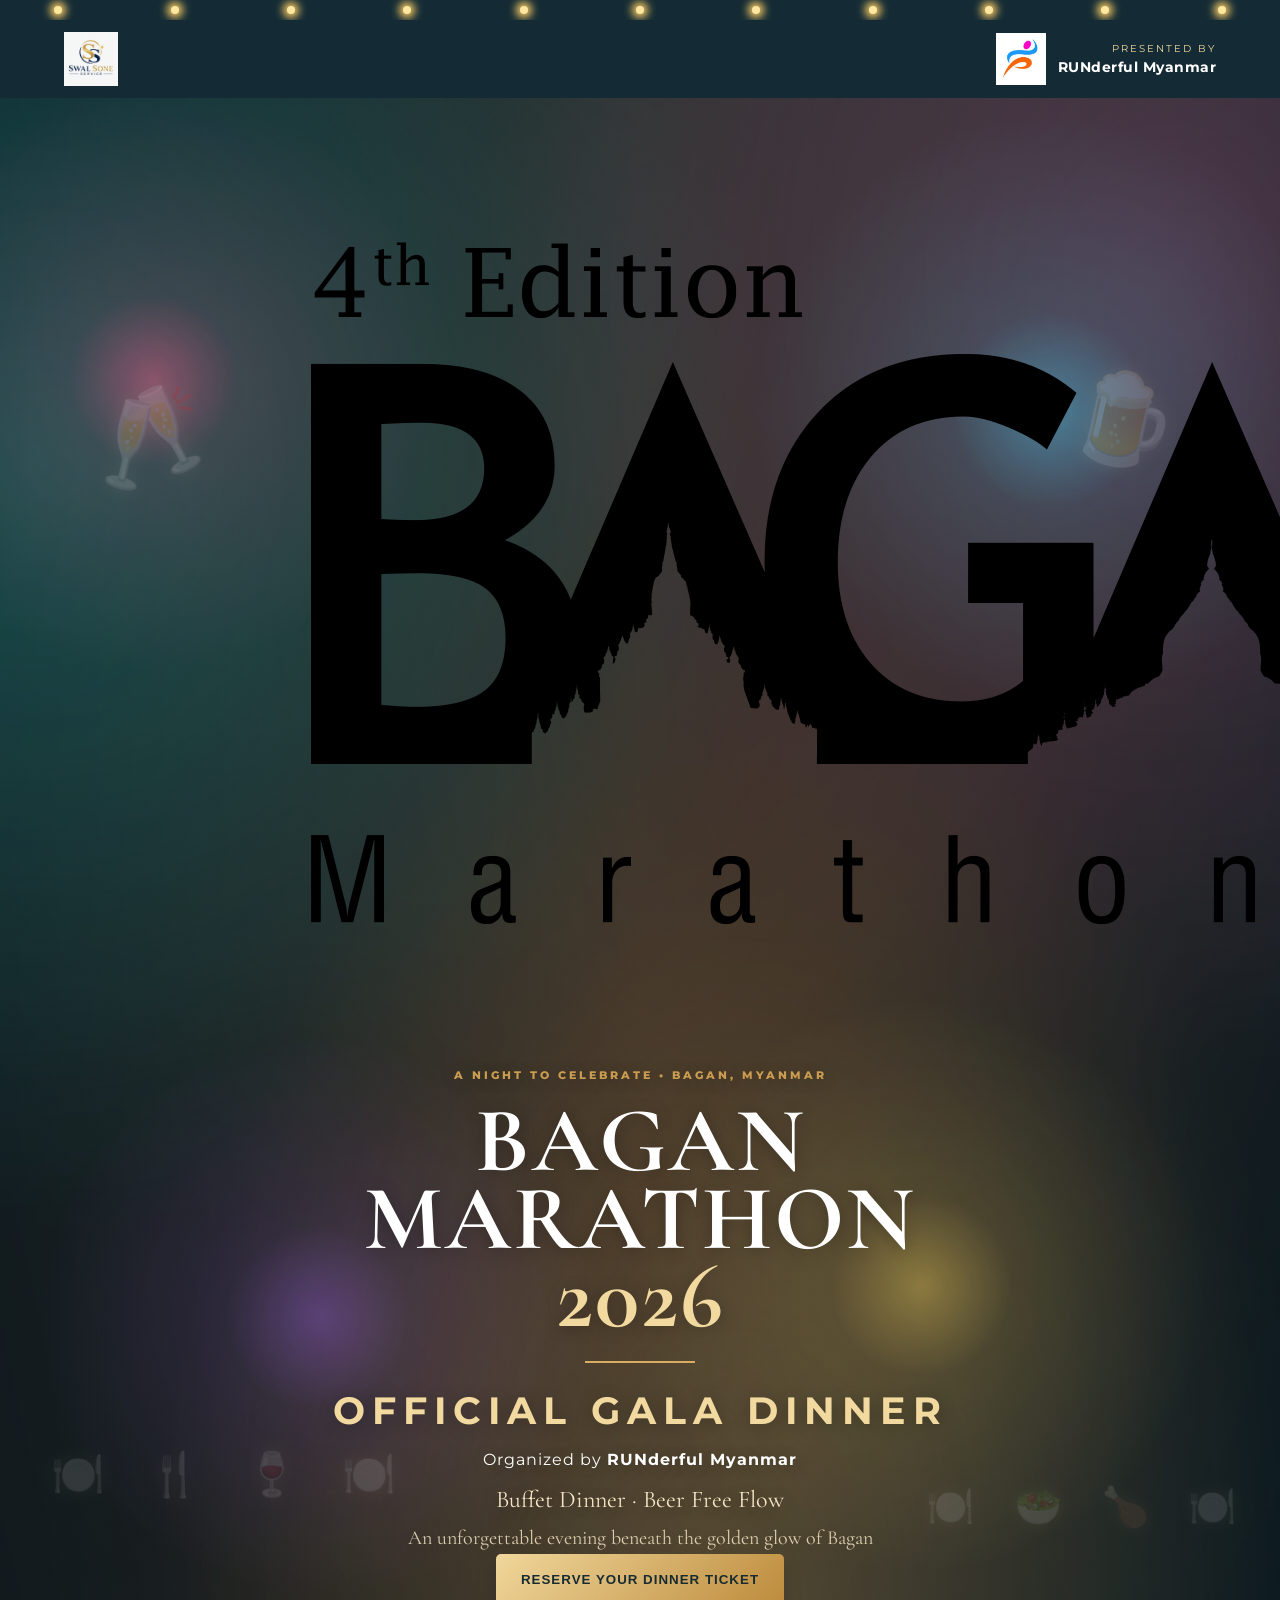
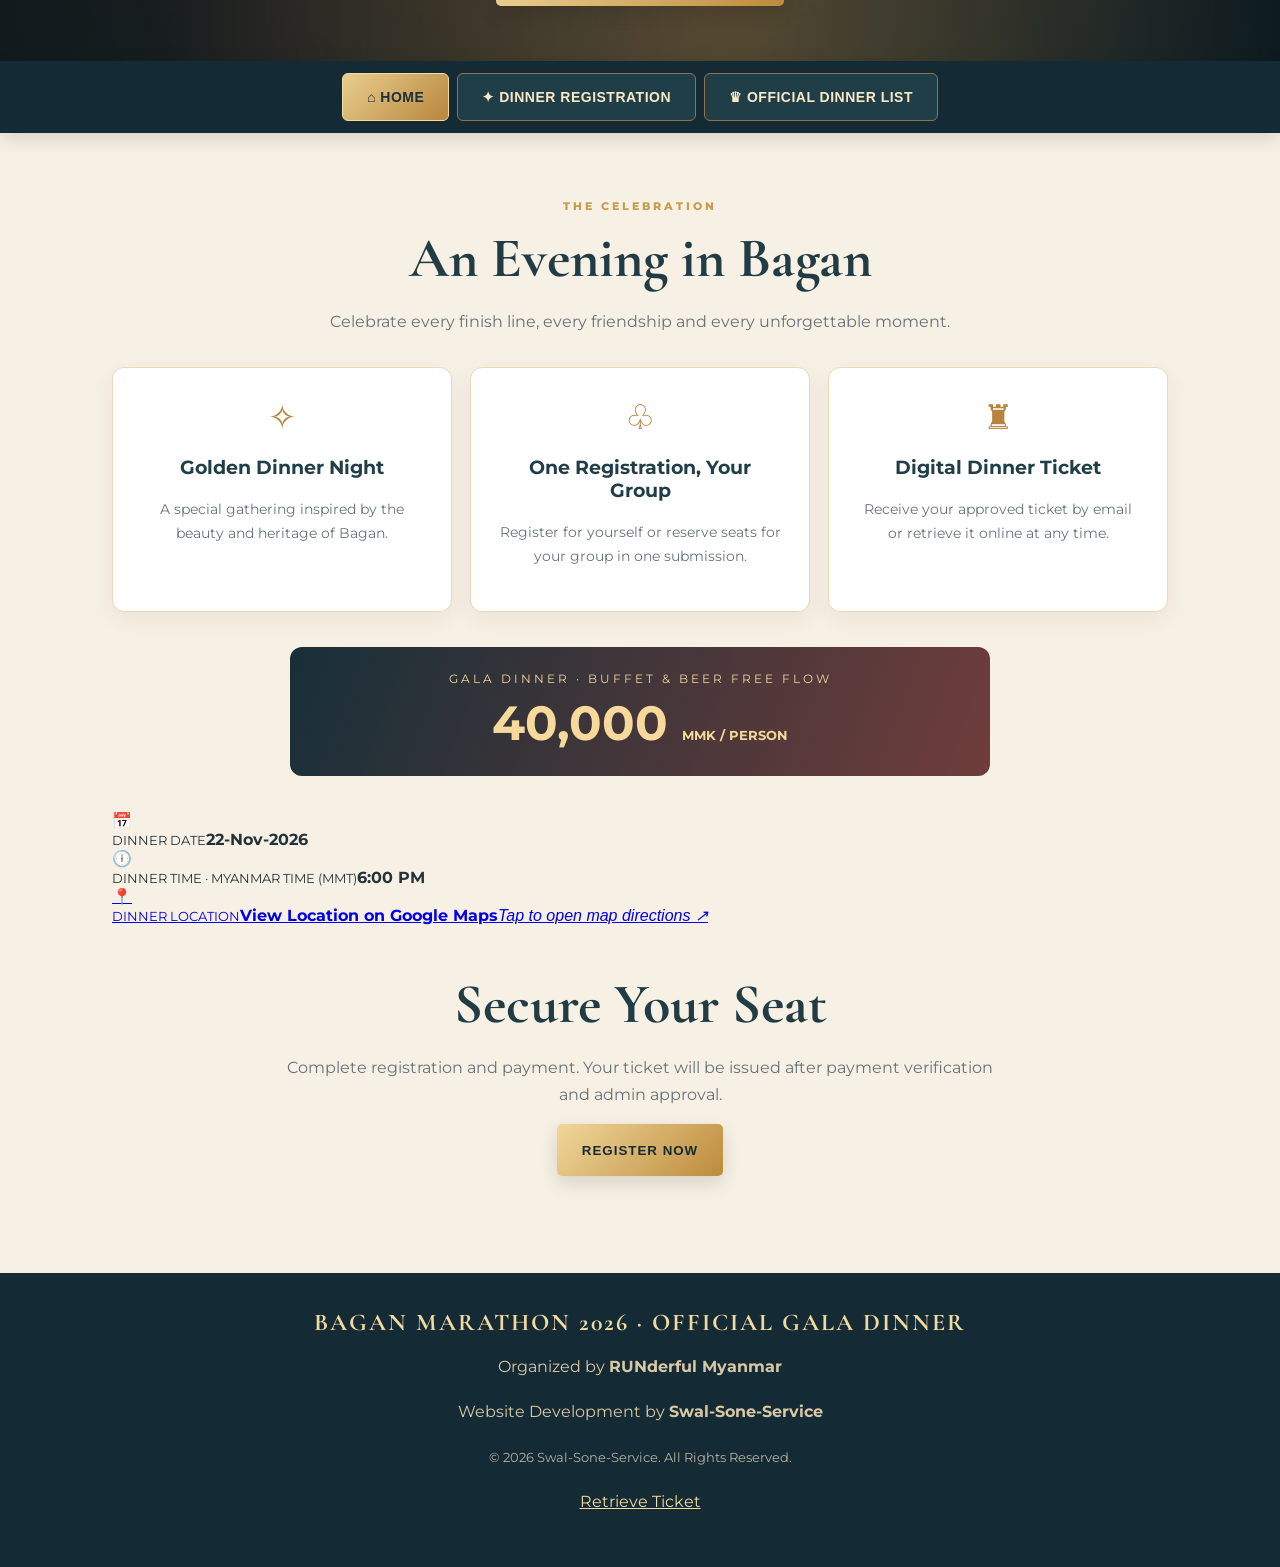
==== commit 21b2dd1a: "Add Bagan Marathon logo and gala dinner event details" ====
--- a/index.html
+++ b/index.html
@@ -31,6 +31,7 @@
     <span class="party-table party-table-two">🍽️　🥗　🍗　🍽️</span>
   </div>
   <div class="hero-content">
+    <div class="bagan-event-logo"><img src="assets/bagan-marathon-logo.png" alt="Bagan Marathon"></div>
     <p class="eyebrow">A NIGHT TO CELEBRATE • BAGAN, MYANMAR</p>
     <h1>BAGAN MARATHON<br><em>2026</em></h1>
     <div class="gold-rule"></div>
@@ -55,6 +56,13 @@
     <article class="feature"><div class="feature-icon">♜</div><h3>Digital Dinner Ticket</h3><p>Receive your approved ticket by email or retrieve it online at any time.</p></article>
   </div>
   <div class="price-banner"><span>GALA DINNER · BUFFET &amp; BEER FREE FLOW</span><strong>40,000 <small>MMK / PERSON</small></strong></div>
+  <section class="event-details" aria-label="Gala dinner event details">
+    <div class="event-detail-card"><span class="event-detail-icon">📅</span><div><small>DINNER DATE</small><strong id="dinnerDate">22-Nov-2026</strong></div></div>
+    <div class="event-detail-card"><span class="event-detail-icon">🕕</span><div><small>DINNER TIME · MYANMAR TIME (MMT)</small><strong id="dinnerTime">6:00 PM</strong></div></div>
+    <a class="event-detail-card event-location" href="https://maps.app.goo.gl/cqrueJ6E2C9mYmfU9" target="_blank" rel="noopener noreferrer">
+      <span class="event-detail-icon">📍</span><div><small>DINNER LOCATION</small><strong>View Location on Google Maps</strong><em>Tap to open map directions ↗</em></div>
+    </a>
+  </section>
   <div class="section-heading compact"><h2>Secure Your Seat</h2><p>Complete registration and payment. Your ticket will be issued after payment verification and admin approval.</p><button class="gold-button" data-tab="register">REGISTER NOW</button></div>
 </section>
 <section id="register" class="panel">
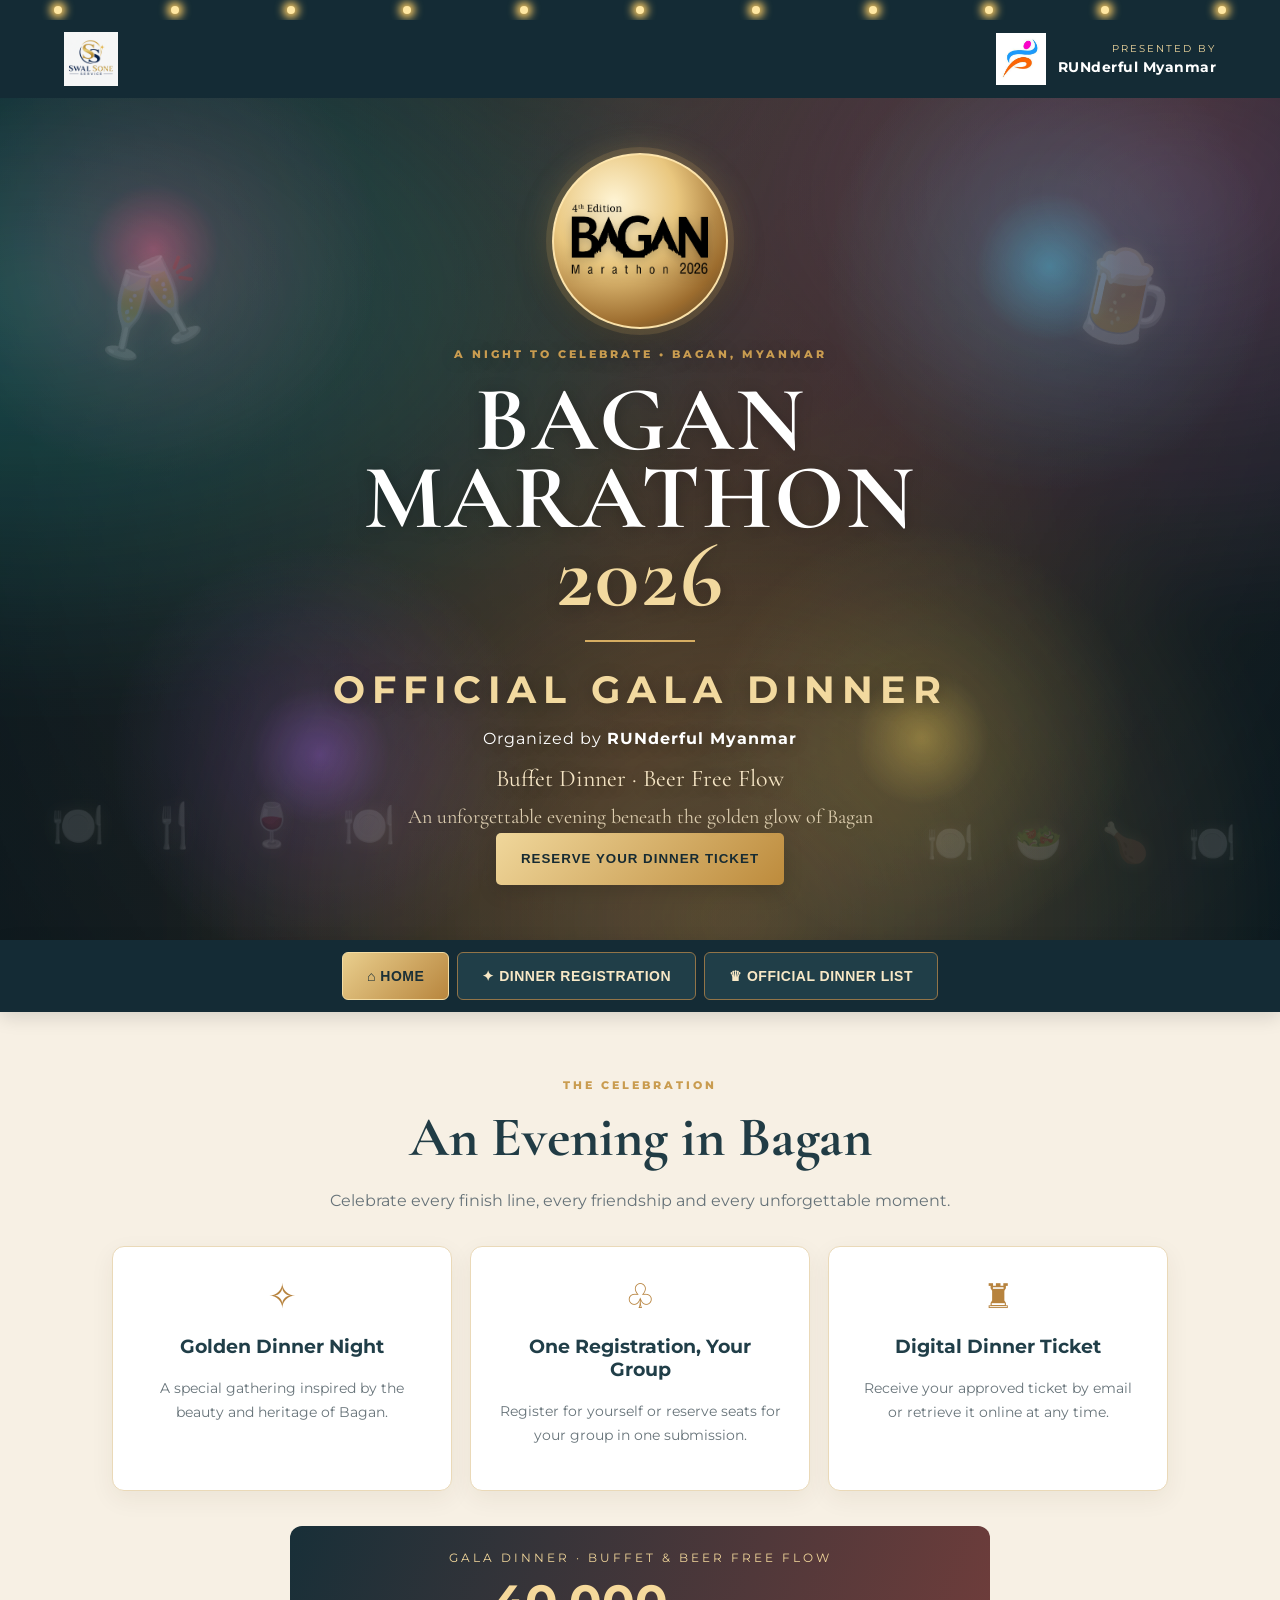
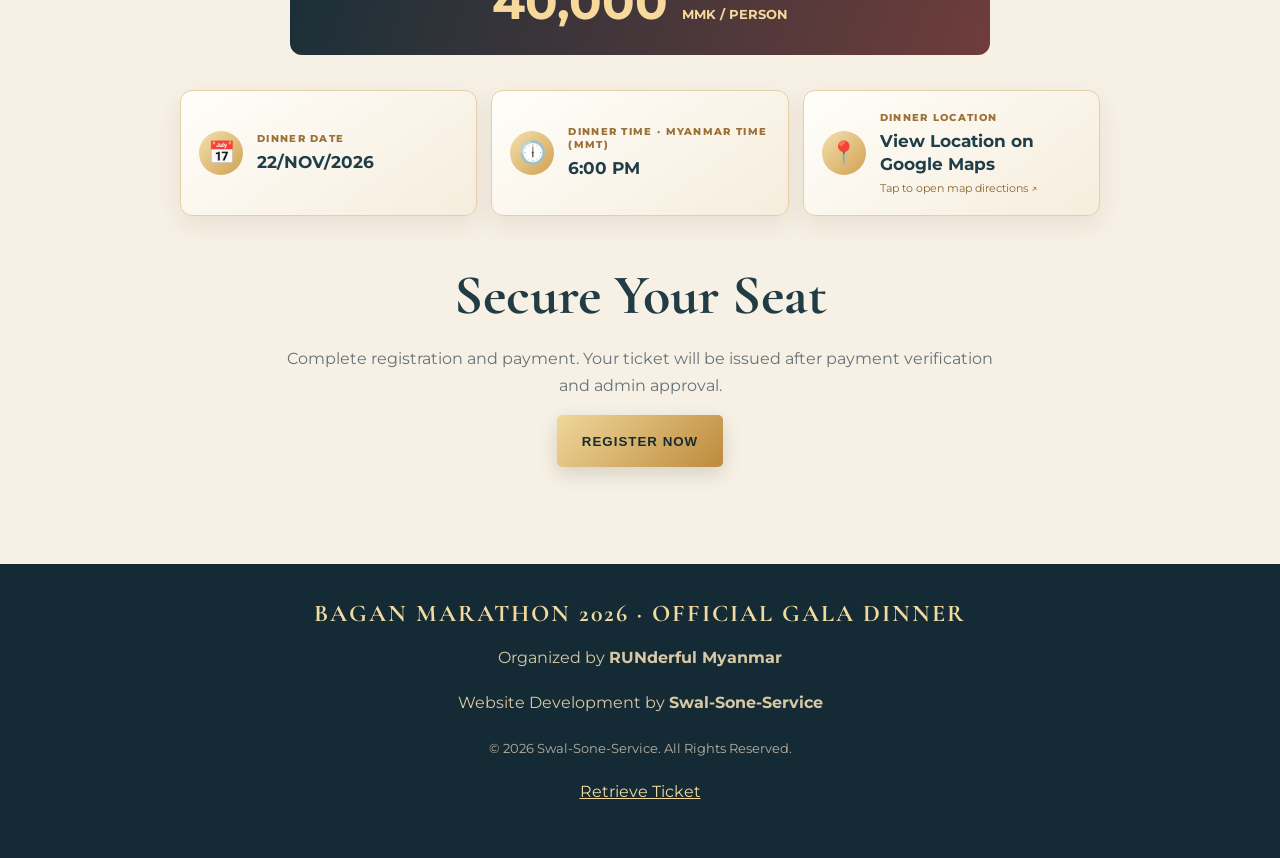
==== commit 3d83eccf: "Prevent page translation and use English date fallback" ====
--- a/index.html
+++ b/index.html
@@ -1,7 +1,7 @@
 <!doctype html>
-<html lang="en">
+<html lang="en" translate="no">
 <head>
-<meta charset="utf-8"><meta name="viewport" content="width=device-width,initial-scale=1,viewport-fit=cover">
+<meta charset="utf-8"><meta name="google" content="notranslate"><meta name="viewport" content="width=device-width,initial-scale=1,viewport-fit=cover">
 <meta name="theme-color" content="#142b35">
 <title>Bagan Marathon 2026 | Official Dinner</title>
 <link rel="preconnect" href="https://fonts.googleapis.com">
@@ -57,7 +57,7 @@
   </div>
   <div class="price-banner"><span>GALA DINNER · BUFFET &amp; BEER FREE FLOW</span><strong>40,000 <small>MMK / PERSON</small></strong></div>
   <section class="event-details" aria-label="Gala dinner event details">
-    <div class="event-detail-card"><span class="event-detail-icon">📅</span><div><small>DINNER DATE</small><strong id="dinnerDate">22-Nov-2026</strong></div></div>
+    <div class="event-detail-card"><span class="event-detail-icon">📅</span><div><small>DINNER DATE</small><strong id="dinnerDate">22/NOV/2026</strong></div></div>
     <div class="event-detail-card"><span class="event-detail-icon">🕕</span><div><small>DINNER TIME · MYANMAR TIME (MMT)</small><strong id="dinnerTime">6:00 PM</strong></div></div>
     <a class="event-detail-card event-location" href="https://maps.app.goo.gl/cqrueJ6E2C9mYmfU9" target="_blank" rel="noopener noreferrer">
       <span class="event-detail-icon">📍</span><div><small>DINNER LOCATION</small><strong>View Location on Google Maps</strong><em>Tap to open map directions ↗</em></div>
--- a/style.css
+++ b/style.css
@@ -85,3 +85,17 @@
  .hero-note-sub{font-size:17px}
 }
 @media(prefers-reduced-motion:reduce){.hero-shade::before{animation:none!important;opacity:.45}}
+
+
+/* Bagan Marathon identity and gala dinner information cards */
+.bagan-event-logo{width:clamp(112px,18vw,176px);height:clamp(112px,18vw,176px);margin:0 auto 18px;padding:10px;border-radius:50%;display:grid;place-items:center;background:radial-gradient(circle at 35% 28%,#fff5d6 0%,#e9c77f 38%,#9c6c2e 72%,#3b3022 100%);border:2px solid rgba(255,231,174,.95);box-shadow:0 0 0 6px rgba(214,173,98,.16),0 12px 35px rgba(0,0,0,.35),0 0 32px rgba(255,211,112,.28)}
+.bagan-event-logo img{display:block;width:100%;height:100%;object-fit:contain;filter:drop-shadow(0 3px 5px rgba(37,29,17,.28))}
+.event-details{max-width:920px;margin:32px auto 42px;display:grid;grid-template-columns:repeat(3,minmax(0,1fr));gap:14px}
+.event-detail-card{display:flex;align-items:center;gap:14px;min-width:0;padding:20px 18px;background:linear-gradient(145deg,#fffefa,#f6eddd);border:1px solid #e4cfaa;border-radius:12px;box-shadow:0 9px 24px rgba(54,38,15,.08);color:#213c45;text-decoration:none;transition:transform .2s,box-shadow .2s}
+.event-detail-card:hover{transform:translateY(-3px);box-shadow:0 13px 28px rgba(54,38,15,.14)}
+.event-detail-icon{width:44px;height:44px;flex:0 0 44px;display:grid;place-items:center;border-radius:50%;background:linear-gradient(135deg,#f4dfad,#d0a253);font-size:22px}
+.event-detail-card small{display:block;color:#9b7136;font-size:10px;font-weight:800;letter-spacing:1.3px;margin-bottom:6px}
+.event-detail-card strong{display:block;color:#203e48;font-size:17px;line-height:1.35}
+.event-detail-card em{display:block;margin-top:5px;color:#8b6532;font-size:11px;font-style:normal}
+.event-location{cursor:pointer}
+@media(max-width:700px){.bagan-event-logo{width:112px;height:112px;margin-bottom:14px}.event-details{grid-template-columns:1fr;gap:10px;margin:24px auto 32px}.event-detail-card{padding:16px}.event-detail-card strong{font-size:15px}}
